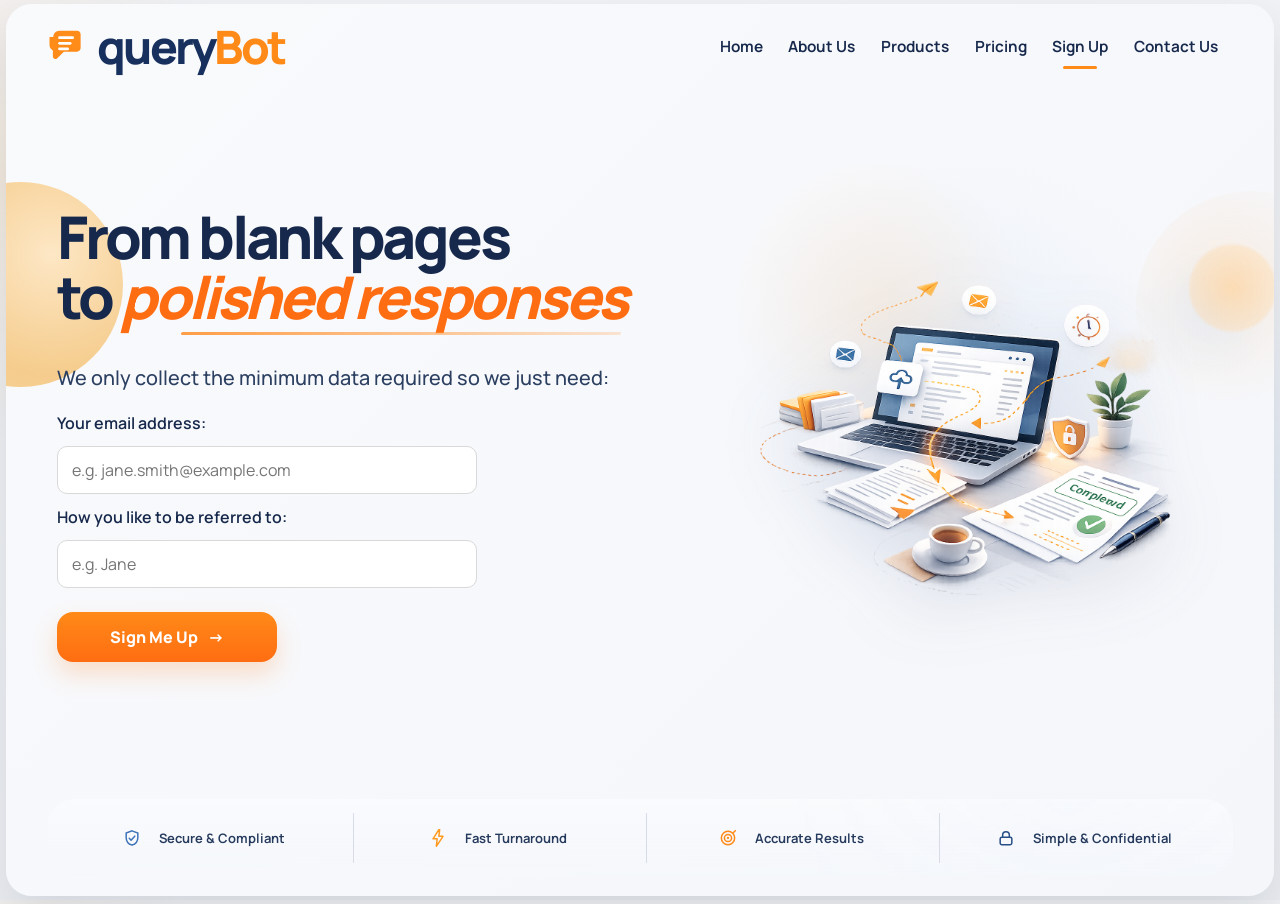
==== wwwroot/signup.html @ a8f4ccbf "Initial commit — landing page and sign-up portal ASP.NET Core 8.0 static-file server with index.html" ====
﻿<!doctype html>
<html lang="en">
<head>
    <meta charset="UTF-8" />
    <meta name="viewport" content="width=device-width, initial-scale=1.0" />
    <title>queryBot - Sign Up</title>
    <link rel="preconnect" href="https://fonts.googleapis.com">
    <link rel="preconnect" href="https://fonts.gstatic.com" crossorigin>
    <link href="https://fonts.googleapis.com/css2?family=Manrope:wght@400;500;600;700;800&display=swap" rel="stylesheet">
    <link rel="stylesheet" href="styles.css" />
</head>
<body>
    <div class="page-shell">
        <div class="blob blob-left"></div>
        <div class="blob blob-right"></div>

        <header class="topbar">
            <a class="brand" href="index.html">
                <span class="brand-mark" aria-hidden="true">
                    <svg viewBox="0 0 64 64" xmlns="http://www.w3.org/2000/svg">
                        <path d="M10 16c0-5.5 4.5-10 10-10h28c3.2 0 5.8 2.6 5.8 5.8v21.9c0 3.2-2.6 5.8-5.8 5.8H27L16 50.2c-2.5 2.4-6.6.6-6.6-2.9v-9.9A9.8 9.8 0 0 1 4 28.9V16h6z" fill="#ff8b18" />
                        <path d="M20 17h21" stroke="#fff" stroke-width="4.4" stroke-linecap="round" />
                        <path d="M20 26h17" stroke="#fff" stroke-width="4.4" stroke-linecap="round" />
                        <path d="M20 35h13" stroke="#fff" stroke-width="4.4" stroke-linecap="round" />
                    </svg>
                </span>
                <span class="brand-text"><span class="brand-dark">query</span><span class="brand-accent">Bot</span></span>
            </a>

            <nav class="nav">
                <a href="index.html">Home</a>
                <a href="#">About Us</a>
                <a href="#">Products</a>
                <a href="#">Pricing</a>
                <a class="active" href="signup.html">Sign Up</a>
                <a href="#">Contact Us</a>
            </nav>
        </header>

        <main class="hero">
            <section class="hero-copy">
                <h1>
                    From <span class="dark-keep">blank pages</span><br />
                    to <span class="accent-script">polished responses</span>
                </h1>

                <p class="intro">
                    We only collect the minimum data required so we just need:
                </p>

                <div class="signup-form">
                    <label for="email">Your email address:</label>
                    <input type="email" id="email" name="email" placeholder="e.g. jane.smith@example.com" />

                    <label for="displayName">How you like to be referred to:</label>
                    <input type="text" id="displayName" name="displayName" placeholder="e.g. Jane" />

                    <a class="btn btn-main" href="#">Sign Me Up <span aria-hidden="true">→</span></a>
                </div>
            </section>

            <section class="hero-art" aria-hidden="true">
                <img src="assets/hero-right.png" alt="" />
            </section>
        </main>

        <section class="trust-bar" aria-label="Key benefits">
            <div class="trust-item">
                <span class="trust-icon">
                    <svg viewBox="0 0 24 24"><path d="M12 3.5 19 6v5.3c0 4.2-2.7 7.9-7 9.2-4.3-1.3-7-5-7-9.2V6l7-2.5Z" fill="none" stroke="currentColor" stroke-width="1.8" /><path d="m8.7 12.4 2.2 2.2 4.4-4.8" fill="none" stroke="currentColor" stroke-width="1.8" stroke-linecap="round" stroke-linejoin="round" /></svg>
                </span>
                <span>Secure &amp; Compliant</span>
            </div>
            <div class="trust-item">
                <span class="trust-icon">
                    <svg viewBox="0 0 24 24"><path d="M13 2 6 13h5l-1 9 8-12h-5l1-8Z" fill="none" stroke="currentColor" stroke-width="1.8" stroke-linejoin="round" /></svg>
                </span>
                <span>Fast Turnaround</span>
            </div>
            <div class="trust-item">
                <span class="trust-icon">
                    <svg viewBox="0 0 24 24"><circle cx="12" cy="12" r="8" fill="none" stroke="currentColor" stroke-width="1.8" /><circle cx="12" cy="12" r="4.3" fill="none" stroke="currentColor" stroke-width="1.8" /><circle cx="12" cy="12" r="1.4" fill="currentColor" /><path d="m17.7 6.2 3.1-3" fill="none" stroke="currentColor" stroke-width="1.8" stroke-linecap="round" /></svg>
                </span>
                <span>Accurate Results</span>
            </div>
            <div class="trust-item">
                <span class="trust-icon">
                    <svg viewBox="0 0 24 24"><rect x="5" y="11" width="14" height="9" rx="2" fill="none" stroke="currentColor" stroke-width="1.8" /><path d="M8 11V8.5a4 4 0 0 1 8 0V11" fill="none" stroke="currentColor" stroke-width="1.8" stroke-linecap="round" /></svg>
                </span>
                <span>Simple &amp; Confidential</span>
            </div>
        </section>
    </div>
</body>
</html>
---- wwwroot/styles.css ----
:root{
  --page:#efeff2;
  --panel1:#f9fafc;
  --panel2:#f5f6fa;
  --ink:#16284b;
  --muted:#324765;
  --orange:#ff8a18;
  --orangeDeep:#ff6d12;
  --blueGlow:#dcecff;
  --softLine:#e6e8ef;
  --shadow:0 22px 48px rgba(28,38,60,.12);
  --shellPadX:clamp(18px, 3.2vw, 44px);
  --shellPadY:clamp(14px, 2.2vh, 28px);
}
*{box-sizing:border-box}
html,body{height:100%}
body{
  margin:0;
  font-family:"Manrope",system-ui,sans-serif;
  color:var(--ink);
  background:
    radial-gradient(circle at left 20%, rgba(255,186,102,.16), transparent 18%),
    radial-gradient(circle at right 55%, rgba(166,201,246,.14), transparent 18%),
    linear-gradient(180deg,#f1f2f5 0%, #eceef2 100%);
}
a{text-decoration:none;color:inherit}
img{max-width:100%;display:block}

.page-shell{
  position:relative;
  width:min(1460px, calc(100vw - 12px));
  min-height:min(960px, calc(100dvh - 8px));
  margin:4px auto;
  padding:var(--shellPadY) var(--shellPadX);
  overflow:hidden;
  border-radius:clamp(20px, 2vw, 34px);
  background:
    radial-gradient(circle at 69% 34%, rgba(255,191,124,.18), transparent 14%),
    radial-gradient(circle at 75% 43%, rgba(178,214,255,.18), transparent 22%),
    linear-gradient(135deg,var(--panel1),var(--panel2));
  box-shadow:var(--shadow);
  display:grid;
  grid-template-rows:auto 1fr auto;
  gap:clamp(12px, 1.6vh, 20px);
}

.blob,.dots{position:absolute;pointer-events:none}
.blob-left{
  left:-88px; top:20%;
  width:clamp(170px, 16vw, 235px); height:clamp(170px, 16vw, 235px);
  border-radius:50%;
  background:radial-gradient(circle at 65% 35%, rgba(255,225,179,.75), rgba(244,190,106,.76) 64%, rgba(244,190,106,.64) 100%);
}
.blob-right{
  right:-92px; top:21%;
  width:clamp(180px, 18vw, 255px); height:clamp(180px, 18vw, 255px);
  border-radius:50%;
  background:
    radial-gradient(circle at 42% 42%, rgba(255,215,165,.76), rgba(255,215,165,.38) 22%, transparent 24%),
    radial-gradient(circle at 32% 52%, rgba(173,210,255,.2), transparent 34%),
    radial-gradient(circle at 40% 40%, rgba(255,184,105,.16), transparent 62%);
}
.dots{
  width:80px; height:80px; opacity:.45;
  background-image:radial-gradient(rgba(255,144,25,.34) 1.15px, transparent 1.15px);
  background-size:12px 12px;
}
.dots-top{top:12%; right:3%}
.dots-left{left:2%; top:53%}

.topbar{
  position:relative; z-index:2;
  display:flex; align-items:center; justify-content:space-between;
  gap:18px;
  min-height:0;
}
.brand{display:flex; align-items:center; gap:10px; min-width:0}
.brand-mark{
  width:clamp(40px, 3.1vw, 52px);
  height:clamp(40px, 3.1vw, 52px);
  display:inline-block;
  flex:0 0 auto;
}
.brand-mark svg{width:100%; height:100%; display:block}
.brand-text{
  font-size:clamp(32px, 3.6vw, 48px);
  line-height:1;
  letter-spacing:-.055em;
  font-weight:800;
}
.brand-dark{color:#18305d}
.brand-accent{color:var(--orange)}

.nav{
  display:flex;
  flex-wrap:wrap;
  justify-content:center;
  gap:clamp(16px, 2vw, 32px);
  margin-left:auto;
  margin-right:clamp(10px, 1.2vw, 18px);
}
.nav a{
  position:relative;
  color:#16284b;
  font-weight:650;
  font-size:clamp(14px, 1.2vw, 16px);
}
.nav a.active::after{
  content:"";
  position:absolute;
  left:50%;
  transform:translateX(-50%);
  bottom:clamp(-12px, -1.1vw, -8px);
  width:34px; height:3px;
  border-radius:999px; background:var(--orange);
}

.btn{
  display:inline-flex; align-items:center; justify-content:center; gap:10px;
  color:#fff; font-weight:800;
  background:linear-gradient(180deg,var(--orange),var(--orangeDeep));
  box-shadow:0 12px 24px rgba(255,127,28,.22);
  white-space:nowrap;
}
.btn-top{
  min-width:clamp(116px, 10vw, 142px);
  height:clamp(44px, 4.6vw, 56px);
  border-radius:16px;
  font-size:clamp(15px, 1.3vw, 18px);
  padding:0 20px;
}

.hero{
  position:relative; z-index:2;
  display:grid;
  grid-template-columns:minmax(0, 1.02fr) minmax(320px, .98fr);
  align-items:center;
  gap:clamp(20px, 2.4vw, 38px);
  min-height:0;
}

.hero-copy{
  padding-left:clamp(6px, .8vw, 14px);
  min-width:0;
}

.hero-copy h1 {
  margin: 0 0 clamp(36px, 4vh, 48px);
  font-size: clamp(40px, 4.6vw, 62px);
  line-height: 1.02;
  letter-spacing: -.055em;
  font-weight: 800;
}
.hero-copy h1 .dark-keep{color:var(--ink)}

.accent-script{
  display:inline-block;
  color:var(--orangeDeep);
  font-style:italic;
  position:relative;
}
.accent-script::after{
  content:"";
  position:absolute;
  left:12%;
  right:1%;
  bottom:-.12em;
  height:3px;
  border-radius:999px;
  background:linear-gradient(90deg, rgba(255,150,55,.92), rgba(255,150,55,.22));
  transform:skewX(-12deg);
}

.how-it-works {
    margin: 0 0 clamp(24px, 3vh, 36px);
    color: #2b3f61;
    font-size: clamp(16px, 1.55vw, 20px);
    line-height: 1.42;
    font-weight: 500;
}

.intro{
  margin:0 0 clamp(14px, 1.8vh, 20px);
  max-width:62ch;
  color:#2b3f61;
  font-size:clamp(16px, 1.55vw, 20px);
  line-height:1.42;
  font-weight:500;
}
.intro strong{font-weight:800}

.steps{
  position:relative;
  width:min(100%, 560px);
  padding:clamp(14px, 1.5vw, 18px) clamp(16px, 1.9vw, 24px);
  border-radius:24px;
  background:rgba(255,255,255,.42);
  backdrop-filter:blur(4px);
  box-shadow:0 10px 24px rgba(31,52,93,.05);
}

.step {
    display: grid;
    grid-template-columns: 56px 1fr;
    gap: 14px;
    align-items: center;
}
.step + .step{margin-top:14px}
.step-icon{
  width:44px; height:44px;
  border-radius:14px;
  display:flex; align-items:center; justify-content:center;
  box-shadow:0 8px 18px rgba(31,52,93,.08);
  color:#f07c19;
}
.step-icon svg{width:22px; height:22px; display:block}
.step-icon.warm{background:linear-gradient(180deg,#fff1df,#ffe3bf)}
.step-icon.cool{background:linear-gradient(180deg,#ebf4ff,#d8e9ff); color:#4c81d8}
.step-icon.mint{background:linear-gradient(180deg,#e2f1ea,#d1eadf); color:#446d74}
.step-text{
  color:#314461;
  font-size:clamp(14px, 1.2vw, 17px);
  line-height:1.38;
  font-weight:500;
}
.step-text strong{
  font-size:inherit;
  font-weight:800;
  color:#1f3150;
}

.btn-main{
  min-width:220px;
  height:50px;
  border-radius:16px;
  margin-top:clamp(14px, 1.8vh, 20px);
  font-size:clamp(16px, 1.2vw, 18px);
  padding:0 22px;
}

.hero-art{
  position:relative;
  min-height:0;
  display:flex;
  align-items:center;
  justify-content:center;
}
.hero-art img{
  width:min(100%, 760px);
  max-height:min(55dvh, 620px);
  object-fit:contain;
  filter:drop-shadow(0 24px 34px rgba(55,75,114,.12));
}

.trust-bar{
  position:relative;
  z-index:2;
  display:grid;
  grid-template-columns:repeat(4, minmax(0, 1fr));
  gap:12px;
  padding:clamp(12px, 1.5vh, 18px) clamp(10px, 1vw, 14px);
  background:
    linear-gradient(180deg, rgba(250,251,253,.82), rgba(245,247,251,.9)),
    radial-gradient(circle at 86% 16%, rgba(160,205,255,.16), transparent 28%);
  border-radius:28px;
}
.trust-item{
  min-width:0;
  display:flex; align-items:center; justify-content:center; gap:10px;
  color:#253a5c;
  font-size:clamp(13px, 1vw, 16px);
  font-weight:650;
  text-align:center;
  padding:8px 10px;
}
.trust-item + .trust-item{border-left:1px solid #d7dce8}
.trust-icon{
  width:34px; height:34px;
  border-radius:50%;
  display:inline-flex; align-items:center; justify-content:center;
  color:#3e73b9;
  flex:0 0 auto;
}
.trust-item:nth-child(2) .trust-icon{color:#ff9a1f}
.trust-item:nth-child(3) .trust-icon{color:#ff8a18}
.trust-item:nth-child(4) .trust-icon{color:#264f87}
.trust-icon svg{width:20px; height:20px; display:block}

@media (max-width: 1180px){
  .page-shell{
    min-height:auto;
    width:min(100%, calc(100vw - 8px));
  }
  .hero{
    grid-template-columns:1fr;
    align-items:start;
  }
  .hero-copy{
    padding-left:0;
    max-width:none;
  }
  .hero-art{
    order:2;
    padding-top:4px;
  }
  .hero-art img{
    max-height:min(42dvh, 420px);
  }
  .trust-bar{
    grid-template-columns:repeat(2, minmax(0,1fr));
  }
  .trust-item:nth-child(3){
    border-left:none;
  }
}

@media (max-width: 860px){
  .page-shell{
    width:100%;
    min-height:auto;
    margin:0;
    border-radius:0;
    padding:16px;
  }
  .blob,.dots{display:none}
  .topbar{
    flex-wrap:wrap;
    justify-content:space-between;
  }
  .nav{
    order:3;
    width:100%;
    justify-content:flex-start;
    margin:0;
    gap:16px 20px;
  }
  .nav a.active::after{
    bottom:-8px;
  }
  .hero-copy h1{
    font-size:clamp(34px, 8vw, 48px);
  }
  .intro{
    font-size:16px;
  }
  .steps{
    width:100%;
  }
    .steps::before {
        content: none;
    }
  .step{
    grid-template-columns:48px 1fr;
    gap:12px;
  }
  .btn-main{
    width:100%;
  }
  .trust-bar{
    grid-template-columns:1fr;
    gap:6px;
  }
  .trust-item + .trust-item{
    border-left:none;
    border-top:1px solid #d7dce8;
  }
}

@media (max-height: 820px) and (min-width: 1181px){
  .page-shell{
    gap:10px;
    padding-top:14px;
    padding-bottom:14px;
  }
  .brand-text{font-size:clamp(28px, 3vw, 40px)}
  .hero-copy h1{font-size:clamp(34px, 4vw, 52px)}
  .intro{font-size:clamp(15px, 1.2vw, 18px); margin-bottom:12px}
  .steps{padding:12px 16px}
  .step + .step{margin-top:10px}
  .step-text{font-size:clamp(13px, .95vw, 15px)}
  .hero-art img{max-height:min(48dvh, 500px)}
  .trust-bar{padding:10px}
  .trust-item{font-size:13px}
}

.signup-form {
    display: flex;
    flex-direction: column;
    gap: 12px;
    max-width: 420px;
    margin-top: 20px;
}

    .signup-form label {
        font-weight: 600;
    }

    .signup-form input {
        padding: 12px 14px;
        border: 1px solid #d9d9d9;
        border-radius: 10px;
        font: inherit;
        width: 100%;
        box-sizing: border-box;
        background: #fff;
    }

    .signup-form .btn {
        margin-top: 12px;
        align-self: flex-start;
    }

.signup-button {
    margin-top: 16px;
    align-self: flex-start;
}
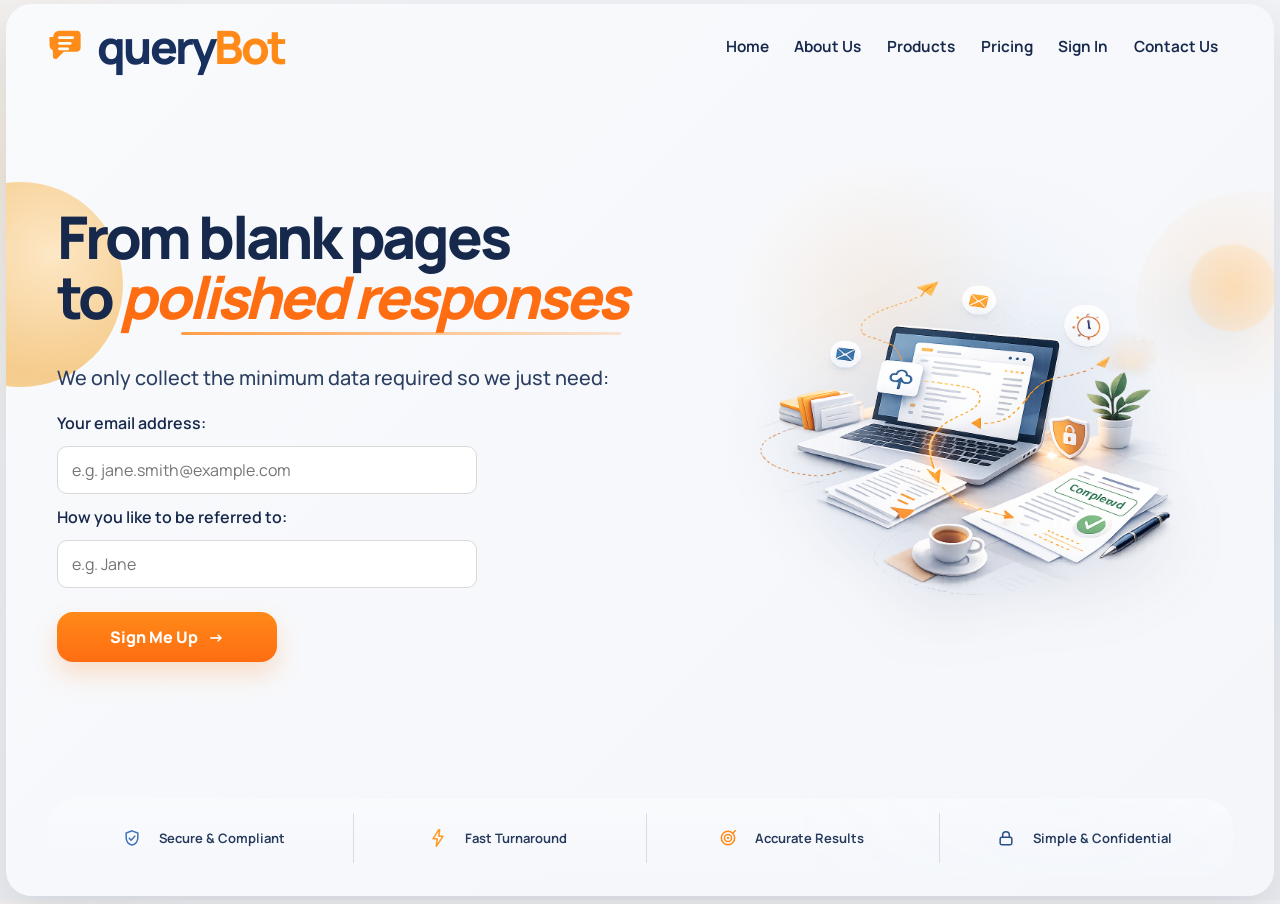
==== commit 44e6860f: "Add authenticated dashboard with Razor Pages, cookie auth, and EF Core - Converts QueryBot from stat" ====
--- a/wwwroot/signup.html
+++ b/wwwroot/signup.html
@@ -32,7 +32,7 @@
                 <a href="#">About Us</a>
                 <a href="#">Products</a>
                 <a href="#">Pricing</a>
-                <a class="active" href="signup.html">Sign Up</a>
+                <a href="/Account/Login">Sign In</a>
                 <a href="#">Contact Us</a>
             </nav>
         </header>
--- a/wwwroot/styles.css
+++ b/wwwroot/styles.css
@@ -413,4 +413,98 @@
 .signup-button {
     margin-top: 16px;
     align-self: flex-start;
+}
+
+/* ---- Login page ---- */
+.login-main {
+  display: flex;
+  align-items: center;
+  justify-content: center;
+}
+
+.login-card {
+  width: min(420px, 100%);
+  background: rgba(255,255,255,.72);
+  backdrop-filter: blur(8px);
+  border-radius: 24px;
+  padding: clamp(24px, 3vw, 40px);
+  box-shadow: 0 16px 40px rgba(28,38,60,.10);
+}
+
+.login-card h1 {
+  margin: 0 0 24px;
+  font-size: clamp(24px, 2.4vw, 32px);
+  font-weight: 800;
+  letter-spacing: -.04em;
+  color: var(--ink);
+}
+
+.login-fields {
+  display: flex;
+  flex-direction: column;
+  gap: 14px;
+  margin-bottom: 8px;
+}
+
+.login-fields label {
+  display: block;
+  font-weight: 600;
+  font-size: 14px;
+  margin-bottom: 6px;
+  color: var(--muted);
+}
+
+.login-fields input {
+  width: 100%;
+  padding: 12px 14px;
+  border: 1px solid var(--softLine);
+  border-radius: 10px;
+  font: inherit;
+  font-size: 15px;
+  background: #fff;
+  color: var(--ink);
+  transition: border-color .15s;
+}
+
+.login-fields input:focus {
+  outline: none;
+  border-color: var(--orange);
+}
+
+.login-error {
+  margin: 12px 0 0;
+  font-size: 14px;
+  color: #c0392b;
+  font-weight: 600;
+}
+
+.login-submit {
+  width: 100%;
+  min-width: 0;
+  margin-top: 20px;
+  border: none;
+  cursor: pointer;
+}
+
+/* ---- Nav logout button ---- */
+.nav-logout-form {
+  margin: 0;
+  padding: 0;
+  display: inline;
+}
+
+.nav-logout-btn {
+  background: none;
+  border: none;
+  padding: 0;
+  cursor: pointer;
+  font: inherit;
+  font-weight: 650;
+  font-size: clamp(14px, 1.2vw, 16px);
+  color: #16284b;
+}
+
+/* ---- Dashboard ---- */
+.dashboard-shell {
+  grid-template-rows: auto 1fr;
 }
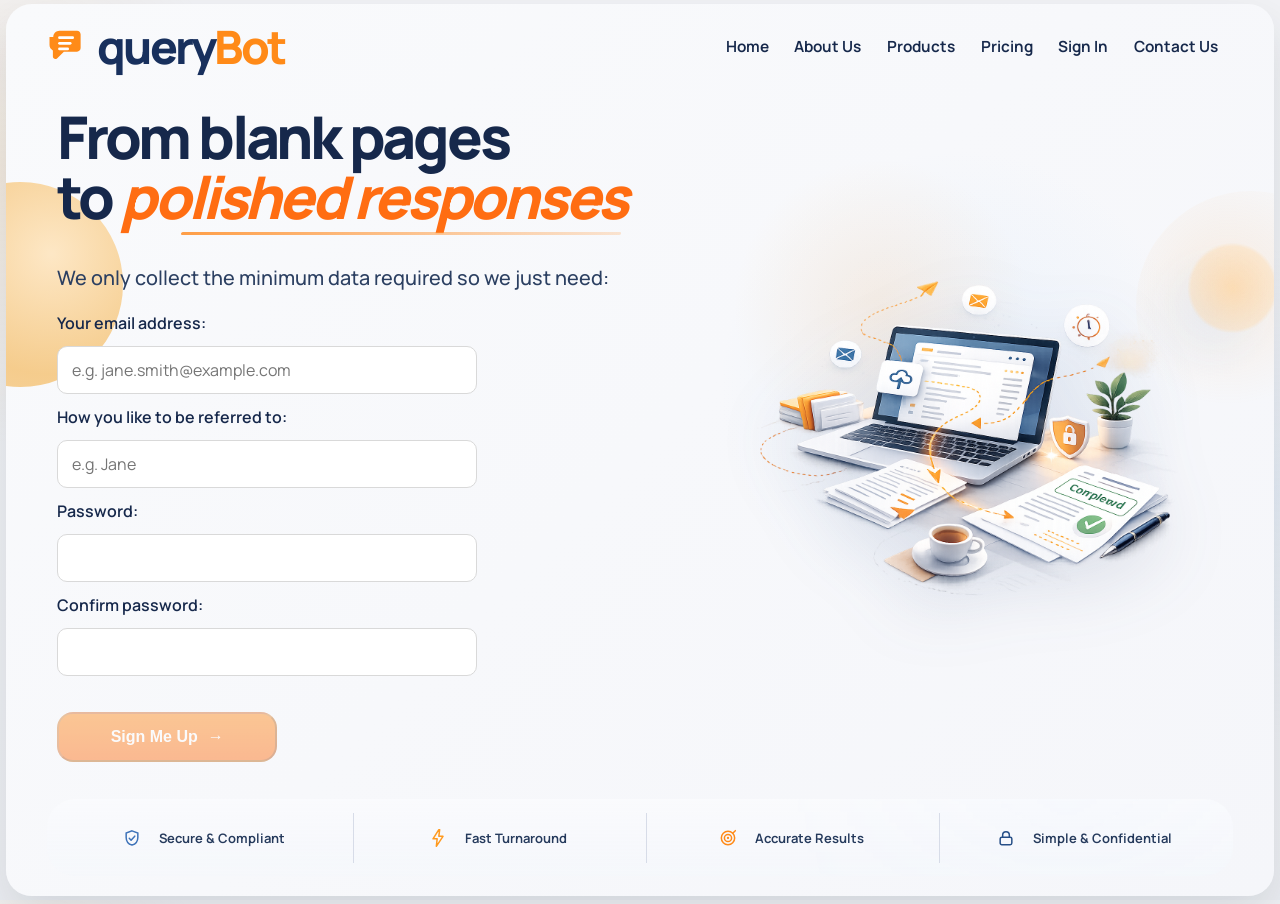
==== commit 4cfc1fdf: "Add hCaptcha integration and improve signup form - Config endpoint serves captcha site key and dev m" ====
--- a/wwwroot/signup.html
+++ b/wwwroot/signup.html
@@ -1,4 +1,4 @@
-﻿<!doctype html>
+<!doctype html>
 <html lang="en">
 <head>
     <meta charset="UTF-8" />
@@ -32,7 +32,7 @@
                 <a href="#">About Us</a>
                 <a href="#">Products</a>
                 <a href="#">Pricing</a>
-                <a href="/Account/Login">Sign In</a>
+                <a href="Account/Login">Sign In</a>
                 <a href="#">Contact Us</a>
             </nav>
         </header>
@@ -48,14 +48,30 @@
                     We only collect the minimum data required so we just need:
                 </p>
 
-                <div class="signup-form">
+                <div id="signupForm" class="signup-form">
                     <label for="email">Your email address:</label>
-                    <input type="email" id="email" name="email" placeholder="e.g. jane.smith@example.com" />
+                    <input type="email" id="email" name="email" placeholder="e.g. jane.smith@example.com" autocomplete="email" />
 
                     <label for="displayName">How you like to be referred to:</label>
-                    <input type="text" id="displayName" name="displayName" placeholder="e.g. Jane" />
+                    <input type="text" id="displayName" name="displayName" placeholder="e.g. Jane" autocomplete="nickname" />
 
-                    <a class="btn btn-main" href="#">Sign Me Up <span aria-hidden="true">→</span></a>
+                    <label for="password">Password:</label>
+                    <input type="password" id="password" name="password" autocomplete="new-password" />
+
+                    <label for="confirmPassword">Confirm password:</label>
+                    <input type="password" id="confirmPassword" name="confirmPassword" autocomplete="new-password" />
+
+                    <div id="captchaWidget"></div>
+
+                    <p id="signupStatus" class="signup-error" style="display:none" aria-live="polite"></p>
+
+                    <button type="button" id="signupBtn" class="btn btn-main" disabled>
+                        Sign Me Up <span aria-hidden="true">→</span>
+                    </button>
+                </div>
+
+                <div id="signupSuccess" class="signup-success" style="display:none">
+                    <p>Thanks for signing up! Check your inbox for a verification email.</p>
                 </div>
             </section>
 
@@ -91,5 +107,9 @@
             </div>
         </section>
     </div>
+
+    <script src="querybot-config.js"></script>
+    <script src="signup.js"></script>
+    <script src="https://js.hcaptcha.com/1/api.js?render=explicit&onload=onHcaptchaLoad" async></script>
 </body>
-</html>+</html>
--- a/wwwroot/styles.css
+++ b/wwwroot/styles.css
@@ -507,4 +507,45 @@
 /* ---- Dashboard ---- */
 .dashboard-shell {
   grid-template-rows: auto 1fr;
+}
+
+/* ---- Signup form additions ---- */
+.signup-form input:focus {
+  outline: none;
+  border-color: var(--orange);
+  transition: border-color .15s;
+}
+
+.btn-main:disabled {
+  opacity: 0.45;
+  cursor: not-allowed;
+  box-shadow: none;
+}
+
+.signup-error {
+  margin: 0;
+  font-size: 14px;
+  color: #c0392b;
+  font-weight: 600;
+}
+
+.signup-success {
+  margin-top: clamp(14px, 1.8vh, 20px);
+  max-width: 420px;
+  padding: 14px 18px;
+  border-radius: 12px;
+  background: rgba(40, 167, 69, .08);
+  border: 1px solid rgba(40, 167, 69, .25);
+  color: #1a6e2e;
+  font-weight: 600;
+  font-size: 15px;
+  line-height: 1.5;
+}
+
+.signup-success p {
+  margin: 0;
+}
+
+.h-captcha {
+  margin-top: 4px;
 }
